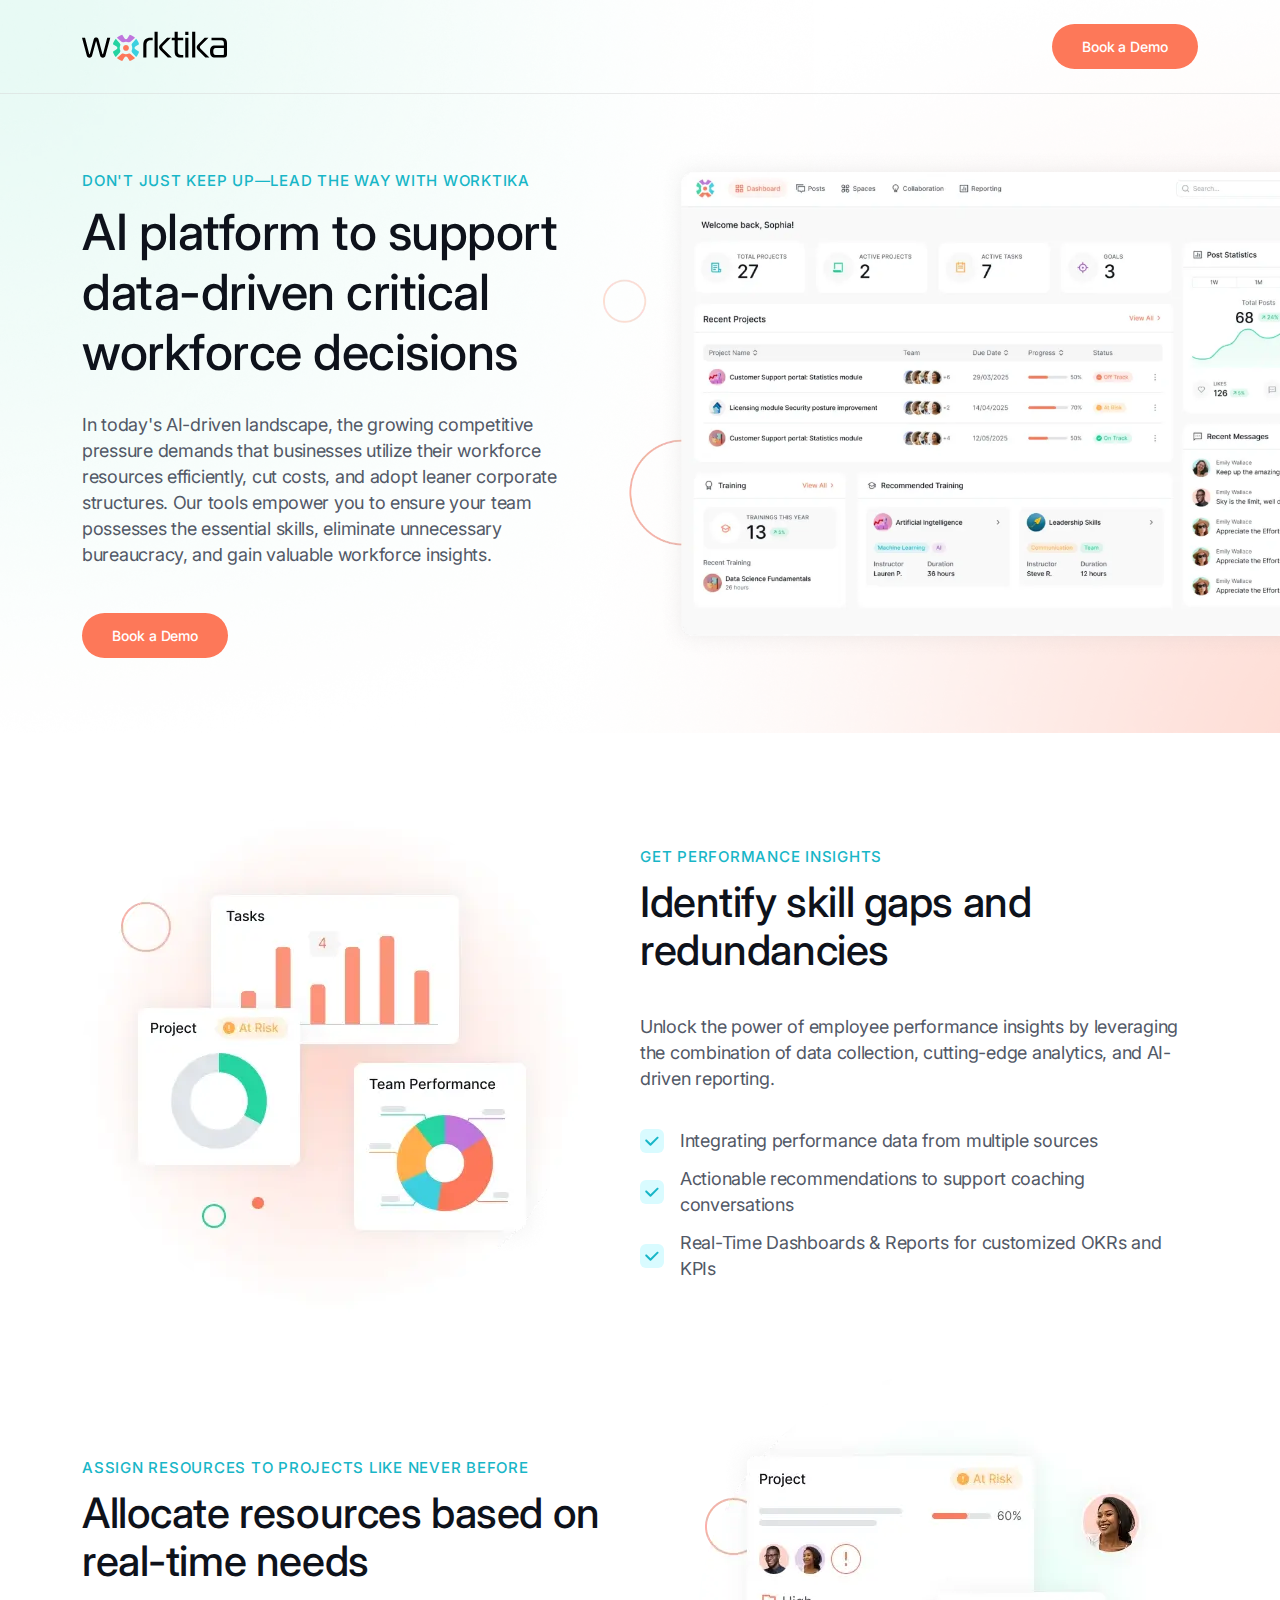
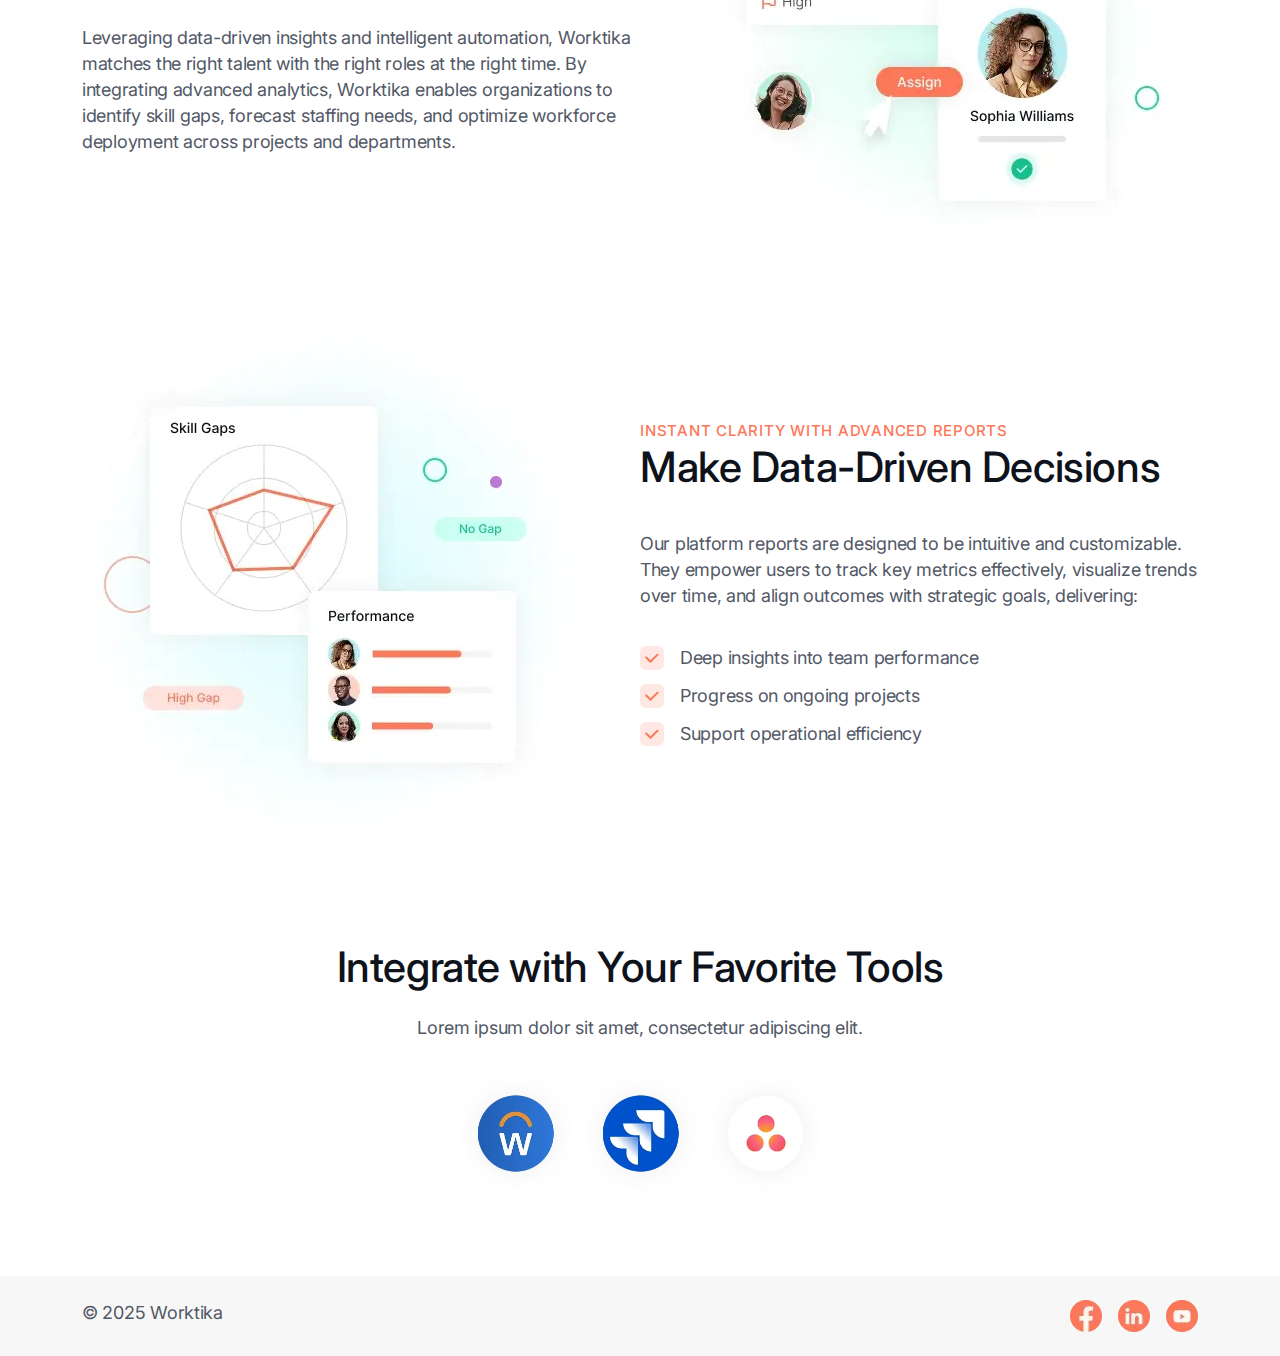
==== index.html @ 0e291716 "done UI" ====
<!DOCTYPE html>
<html lang="en">
  <head>
    <title>
      Workita - AI platform to support data-driven critical workforce decisions
    </title>
    <meta charset="UTF-8" />
    <meta name="viewport" content="width=device-width, initial-scale=1.0" />

    <link
      href="https://cdn.jsdelivr.net/npm/bootstrap@5.3.2/dist/css/bootstrap.min.css"
      rel="stylesheet"
      crossorigin="anonymous"
    />
    <link rel="preconnect" href="https://fonts.googleapis.com" />
    <link rel="preconnect" href="https://fonts.gstatic.com" crossorigin />
    <link
      href="https://fonts.googleapis.com/css2?family=Inter:ital,opsz,wght@0,14..32,100..900;1,14..32,100..900&display=swap"
      rel="stylesheet"
    />
    <link rel="icon" href="img/favicon.webp" sizes="any" />
    <link rel="stylesheet" type="text/css" href="css/global.css" />
    <link rel="stylesheet" type="text/css" href="css/navbar.css" />
    <link rel="stylesheet" type="text/css" href="css/hero.css" />
    <link rel="stylesheet" type="text/css" href="css/img-txt-sec.css" />
    <link rel="stylesheet" type="text/css" href="css/integrate.css" />
    <link rel="stylesheet" type="text/css" href="css/footer.css" />
  </head>
  <body>
    <section class="nav-hero">
      <nav>
        <div class="container">
          <div class="wrapper d-flex justify-content-between py-4">
            <img src="img/logo.svg" alt="Workita" />
            <button class="book-btn">Book a Demo</button>
          </div>
        </div>
      </nav>
      <div class="hero">
        <div class="container">
          <div class="wrapper">
            <div class="hero-left">
              <p class="blue-text">
                Don't just keep up—lead the way with Worktika
              </p>
              <h1>
                AI platform to support data-driven critical workforce decisions
              </h1>
              <p class="info">
                In today's AI-driven landscape, the growing competitive pressure
                demands that businesses utilize their workforce resources
                efficiently, cut costs, and adopt leaner corporate structures.
                Our tools empower you to ensure your team possesses the
                essential skills, eliminate unnecessary bureaucracy, and gain
                valuable workforce insights.
              </p>
              <button class="book-btn">Book a Demo</button>
            </div>
            <div class="hero-right">
              <img
                src="img/hero-right.webp"
                alt="hero right bg"
                class="desktop-view"
              />
              <img
                src="img/hero-right-mobile.webp"
                alt="hero right mobile bg"
                class="mobile-view"
              />
            </div>
          </div>
        </div>
      </div>
    </section>
    <section class="identify-gaps-section image-text-section">
      <div class="container">
        <div class="wrapper d-flex justify-content-between align-items-center">
          <div class="img-part">
            <img src="img/identify.webp" alt="identify skill gaps" />
          </div>
          <div class="info-part">
            <p class="blue-text">Get Performance insights</p>
            <h2>Identify skill gaps and redundancies</h2>
            <p class="info">
              Unlock the power of employee performance insights by leveraging
              the combination of data collection, cutting-edge analytics, and
              AI-driven reporting.
            </p>
            <div class="check-list d-flex flex-column">
              <div class="check-list-item d-flex gap-3">
                <img src="img/checkmark.svg" alt="checkmark" />
                <p>Integrating performance data from multiple sources</p>
              </div>
              <div class="check-list-item d-flex gap-3">
                <img src="img/checkmark.svg" alt="checkmark" />
                <p>
                  Actionable recommendations to support coaching conversations
                </p>
              </div>
              <div class="check-list-item d-flex gap-3">
                <img src="img/checkmark.svg" alt="checkmark" />
                <p>
                  Real-Time Dashboards & Reports for customized OKRs and KPIs
                </p>
              </div>
            </div>
          </div>
        </div>
      </div>
    </section>
    <section class="allocate image-text-section">
      <div class="container">
        <div class="wrapper d-flex justify-content-between align-items-center">
          <div class="info-part">
            <p class="blue-text">
              assign resources to projects like never before
            </p>
            <h2>Allocate resources based on real-time needs</h2>
            <p class="info">
              Leveraging data-driven insights and intelligent automation,
              Worktika matches the right talent with the right roles at the
              right time. By integrating advanced analytics, Worktika enables
              organizations to identify skill gaps, forecast staffing needs, and
              optimize workforce deployment across projects and departments.
            </p>
          </div>
          <div class="img-part">
            <img
              src="img/allocate.webp"
              alt="allocate resources based on real-time needs"
            />
          </div>
        </div>
      </div>
    </section>
    <section class="image-text-section">
      <div class="container">
        <div class="wrapper d-flex justify-content-between align-items-center">
          <div class="img-part">
            <img src="img/data-driven.webp" alt="make data-driven decisions" />
          </div>
          <div class="info-part">
            <p class="orange-text">instant clarity with advanced Reports</p>
            <h2>Make Data-Driven Decisions</h2>
            <p class="info">
              Our platform reports are designed to be intuitive and
              customizable. They empower users to track key metrics effectively,
              visualize trends over time, and align outcomes with strategic
              goals, delivering:
            </p>
            <div class="check-list d-flex flex-column">
              <div class="check-list-item d-flex gap-3">
                <img src="img/checkmark-orange.svg" alt="checkmark" />
                <p>Deep insights into team performance</p>
              </div>
              <div class="check-list-item d-flex gap-3">
                <img src="img/checkmark-orange.svg" alt="checkmark" />
                <p>Progress on ongoing projects</p>
              </div>
              <div class="check-list-item d-flex gap-3">
                <img src="img/checkmark-orange.svg" alt="checkmark" />
                <p>Support operational efficiency</p>
              </div>
            </div>
          </div>
        </div>
      </div>
    </section>
    <section class="integrate-section">
      <div class="container">
        <div class="wrapper d-flex flex-column align-items-center">
          <h2>Integrate with Your Favorite Tools</h2>
          <p class="info">
            Lorem ipsum dolor sit amet, consectetur adipiscing elit.
          </p>
          <div class="logo-list d-flex">
            <img src="img/workdays.webp" alt="workdays" />
            <img src="img/jira.webp" alt="jira" />
            <img src="img/client-logo.webp" alt="logo" />
          </div>
        </div>
      </div>
    </section>
    <footer class="footer">
      <div class="container">
        <div class="wrapper py-4 d-flex justify-content-between">
          <p>© 2025 Worktika</p>
          <div class="logo-list d-flex gap-3">
            <img src="img/facebook.webp" alt="facebook" />
            <img src="img/linkedin.webp" alt="linkedin" />
            <img src="img/youtube.webp" alt="youtube" />
          </div>
        </div>
      </div>
    </footer>
  </body>
</html>
---- css/global.css ----
body {
  font-family: Inter;
}

h1,
h2,
p {
  padding: 0;
  margin: 0;
}

.wrapper {
  padding: 0 75px;
}

.nav-hero {
  background-image: url("../img/hero-bg.webp");
  background-size: cover;
}

.book-btn {
  background: #fd7859;
  color: #fff;
  font-size: 14px;
  font-style: normal;
  font-weight: 500;
  line-height: 18px; /* 128.571% */
  letter-spacing: -0.07px;
  padding: 9px 30px;
  border: none;
  border-radius: 100px;
  height: 45px;
}

.blue-text {
  color: #18b6c7;
  font-size: 15px;
  font-style: normal;
  font-weight: 500;
  line-height: 24px; /* 160% */
  letter-spacing: 0.75px;
  text-transform: uppercase;
  margin-bottom: 9px;
}

.orange-text {
  color: #fd7859;
  font-family: Inter;
  font-size: 15px;
  font-style: normal;
  font-weight: 500;
  line-height: 24px; /* 160% */
  letter-spacing: 0.75px;
  text-transform: uppercase;
}

h1 {
  color: #0e121b;
  font-size: 50px;
  font-style: normal;
  font-weight: 500;
  line-height: 60px; /* 120% */
  letter-spacing: -0.5px;
}

h2 {
  color: #0e121b;
  font-size: 42px;
  font-style: normal;
  font-weight: 500;
  line-height: 48px; /* 114.286% */
  letter-spacing: -0.42px;
}

p {
  color: #525866;
  font-family: Inter;
  font-size: 18px;
  font-style: normal;
  font-weight: 400;
  line-height: 26px; /* 144.444% */
  letter-spacing: -0.27px;
}

.mobile-view {
  display: none;
}

@media screen and (max-width: 1400px) {
  .wrapper {
    padding: 0;
  }
}

@media screen and (max-width: 1196px) {
  h1 {
    font-size: 40px;
    line-height: 50px;
  }
}

@media screen and (max-width: 992px) {
  .nav-hero {
    background: url("../img/hero-bg-mobile.webp") !important;
    background-size: 100% 100% !important;
  }
  .mobile-view {
    display: block;
  }

  .desktop-view {
    display: none;
  }
}

@media screen and (max-width: 576px) {
  .blue-text,
  .orange-text {
    font-size: 12px;
  }

  h1,
  h2 {
    font-size: 32px;
  }

  p {
    font-size: 14px;
  }
}
---- css/navbar.css ----
nav {
  border-bottom: 0.5px solid #d6d6d67f;
}
---- css/hero.css ----
.hero {
  .container {
    .wrapper {
      padding: 75px 75px 250px 75px;
      .hero-left {
        width: 43%;
        .info {
          padding: 30px 0 45px 0;
        }
      }
      .hero-right {
        position: absolute;
        right: 0;
        top: 150px;
        left: calc(43% + 93px);
        img {
          width: 100%;
          max-height: 740px;
        }
      }
    }
  }
}

@media screen and (max-width: 1800px) {
  .hero {
    .container {
      .wrapper {
        padding: 75px 75px 150px 75px;
      }
    }
  }
}

@media screen and (max-width: 1560px) {
  .hero {
    .container {
      .wrapper {
        padding: 75px;
      }
    }
  }
}

@media screen and (max-width: 1400px) {
  .hero {
    .container {
      .wrapper {
        padding: 75px 0;
        .hero-right {
          left: calc(43% + 53px);
        }
      }
    }
  }
}

@media screen and (max-width: 992px) {
  .hero {
    overflow-x: hidden;

    .container {
      .wrapper {
        .hero-left {
          width: 100%;
        }
        .hero-right {
          position: relative;
          top: 30px;
          margin-right: -8rem;
          left: auto;
        }
      }
    }
  }
}

@media screen and (max-width: 576px) {
  .hero {
    .container {
      .wrapper {
        padding: 50px 0 50px 0;
        .hero-left {
          .info {
            padding: 30px 0 36px 0;
          }
        }
        .hero-right {
          margin-right: -10px;
        }
      }
    }
  }
}
---- css/img-txt-sec.css ----
.image-text-section {
  padding: 30px 0;
  .info-part {
    width: 50%;

    .info {
      padding-top: 40px;
      padding-bottom: 36px;
    }

    .check-list {
      gap: 12px;
    }
  }
  .img-part {
    img {
      width: 100%;
    }
  }
}

.identify-gaps-section {
  padding: 80px 0 30px;
}

@media screen and (max-width: 992px) {
  .image-text-section {
    .wrapper {
      flex-direction: column-reverse;

      .info-part {
        width: 100%;
      }
    }
  }

  .allocate {
    .wrapper {
      flex-direction: column;
    }
  }
}
---- css/integrate.css ----
.integrate-section {
  padding: 80px 0;
  text-align: center;
  .info {
    padding: 24px 0 30px;
  }
  img {
    width: 125px;
    height: 125px;
  }
}

@media screen and (max-width: 576px) {
  .integrate-section {
    img {
      width: 100px;
      height: 100px;
    }
  }
}
---- css/footer.css ----
footer {
  background: #f7f7f7;
}
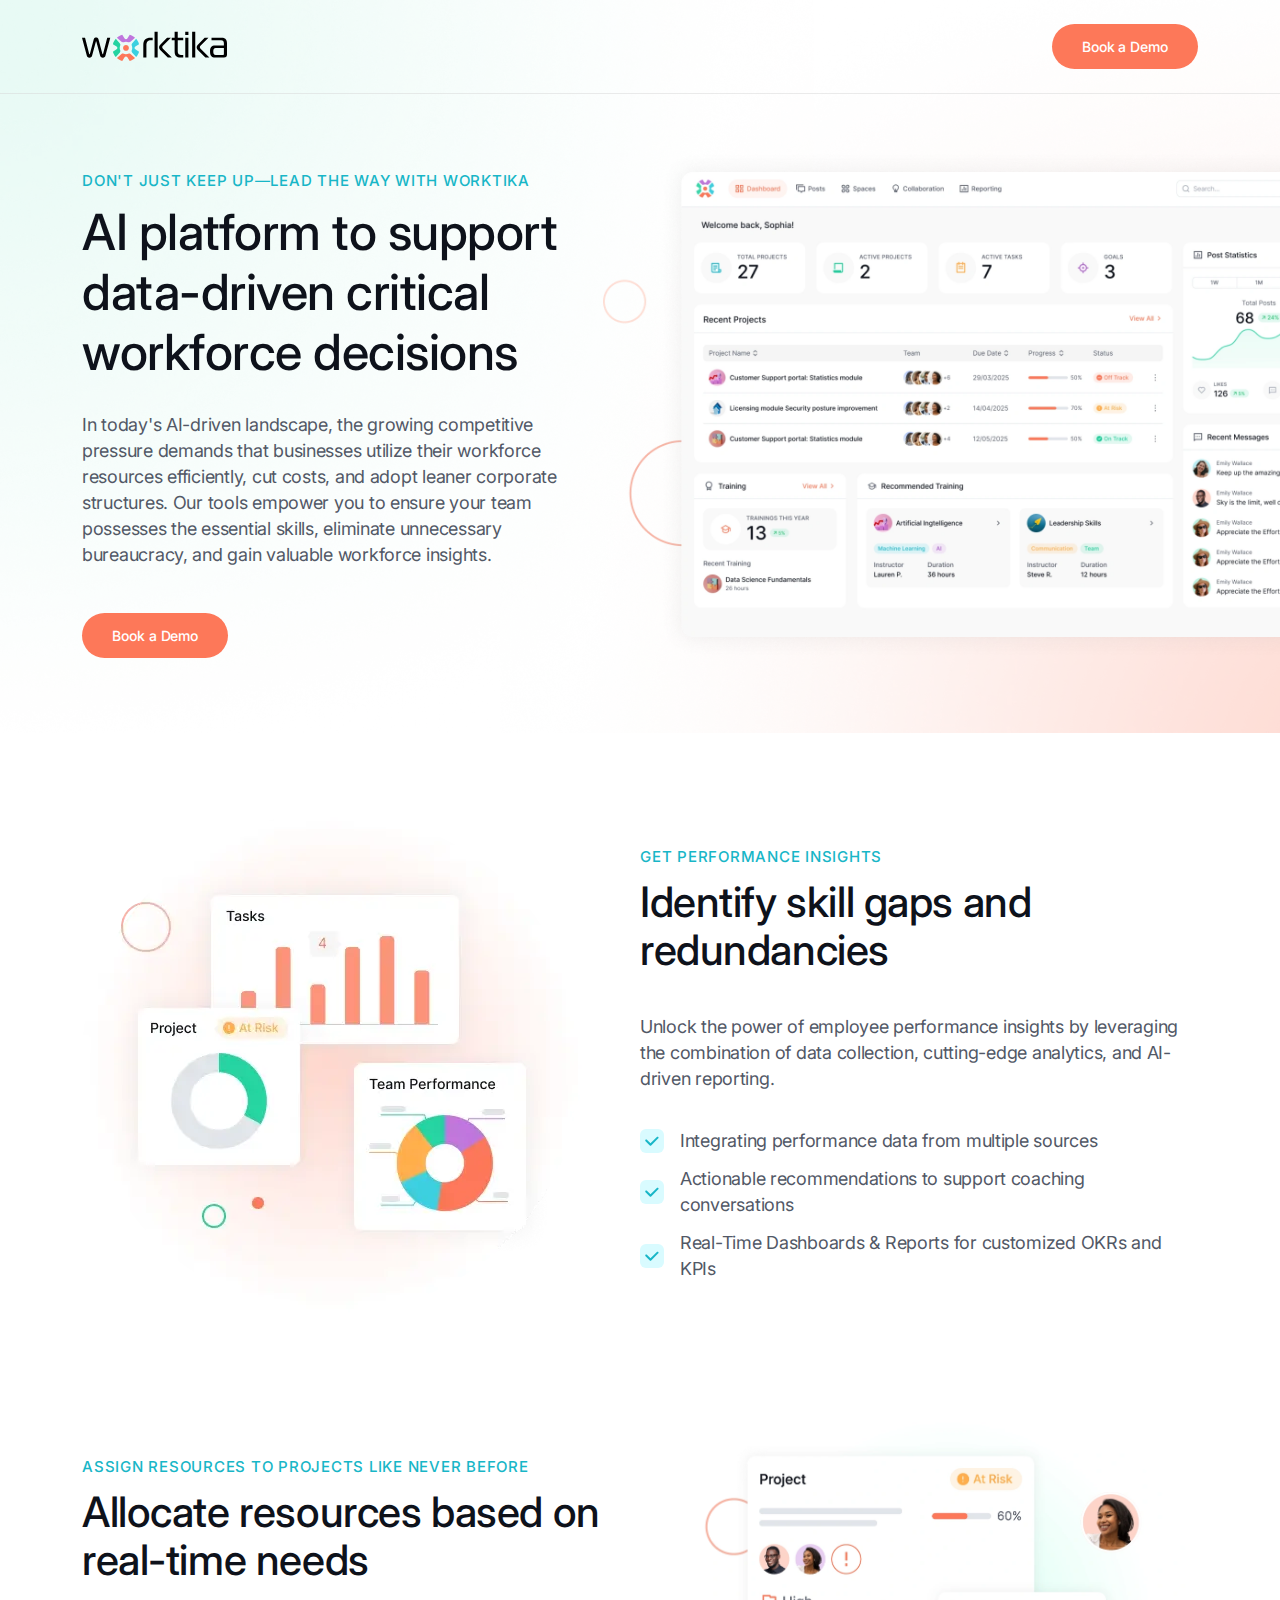
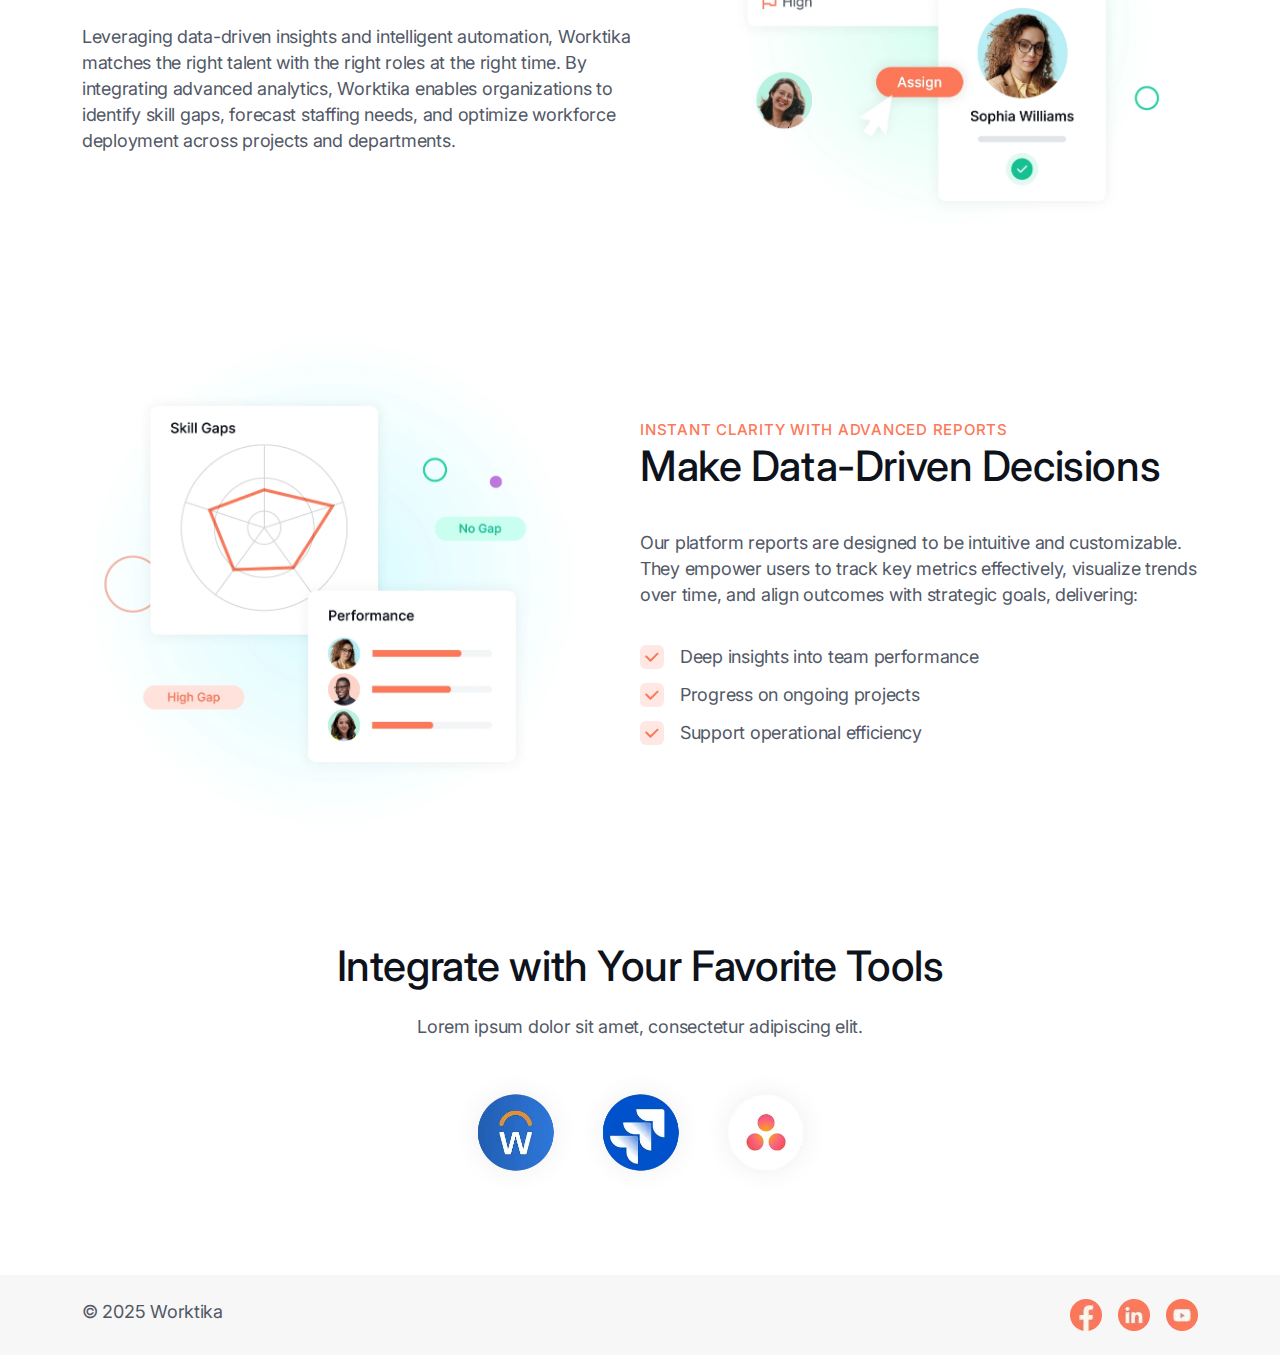
==== commit da355a08: "full image on hero" ====
--- a/index.html
+++ b/index.html
@@ -2,7 +2,7 @@
 <html lang="en">
   <head>
     <title>
-      Workita - AI platform to support data-driven critical workforce decisions
+      Worktika - AI platform to support data-driven critical workforce decisions
     </title>
     <meta charset="UTF-8" />
     <meta name="viewport" content="width=device-width, initial-scale=1.0" />
@@ -25,14 +25,22 @@
     <link rel="stylesheet" type="text/css" href="css/img-txt-sec.css" />
     <link rel="stylesheet" type="text/css" href="css/integrate.css" />
     <link rel="stylesheet" type="text/css" href="css/footer.css" />
+    <link rel="stylesheet" type="text/css" href="css/form.css" />
   </head>
   <body>
     <section class="nav-hero">
       <nav>
         <div class="container">
           <div class="wrapper d-flex justify-content-between py-4">
-            <img src="img/logo.svg" alt="Workita" />
-            <button class="book-btn">Book a Demo</button>
+            <img src="img/logo.svg" alt="Worktika" />
+            <button
+              type="button"
+              class="book-btn"
+              data-bs-toggle="modal"
+              data-bs-target="#myModal"
+            >
+              Book a Demo
+            </button>
           </div>
         </div>
       </nav>
@@ -58,9 +66,14 @@
             </div>
             <div class="hero-right">
               <img
+                src="img/hero-right-xl.webp"
+                alt="hero right bg"
+                class="desktop-view xl-view"
+              />
+              <img
                 src="img/hero-right.webp"
                 alt="hero right bg"
-                class="desktop-view"
+                class="desktop-view lg-view"
               />
               <img
                 src="img/hero-right-mobile.webp"
@@ -193,5 +206,137 @@
         </div>
       </div>
     </footer>
+
+    <div
+      class="modal fade"
+      id="myModal"
+      tabindex="-1"
+      aria-labelledby="modalLabel"
+      aria-hidden="true"
+    >
+      <div class="modal-dialog modal-dialog-centered">
+        <div class="modal-content">
+          <!-- Header (centered title, no close button or border) -->
+          <div class="modal-header border-0 justify-content-center">
+            <h5 class="modal-title text-center w-100" id="modalLabel">
+              Request a <span>live demo</span>
+            </h5>
+          </div>
+
+          <!-- Body -->
+          <div class="modal-body p-4">
+            <form>
+              <div class="row gx-4 gy-3">
+                <div class="col-md-6">
+                  <label class="form-label">First Name <span>*</span></label>
+                  <input
+                    type="text"
+                    class="form-control"
+                    id="firstName"
+                    required
+                  />
+                  <div
+                    class="invalid-feedback d-block"
+                    id="firstNameError"
+                  ></div>
+                </div>
+                <div class="col-md-6">
+                  <label class="form-label">Last Name <span>*</span></label>
+                  <input
+                    type="text"
+                    class="form-control"
+                    id="lastName"
+                    required
+                  />
+                  <div
+                    class="invalid-feedback d-block"
+                    id="lastNameError"
+                  ></div>
+                </div>
+                <div class="col-md-6">
+                  <label class="form-label">Company Name <span>*</span></label>
+                  <input
+                    type="text"
+                    class="form-control"
+                    id="companyName"
+                    required
+                  />
+                  <div
+                    class="invalid-feedback d-block"
+                    id="companyNameError"
+                  ></div>
+                </div>
+                <div class="col-md-6">
+                  <label class="form-label"
+                    >Business Email <span>*</span></label
+                  >
+                  <input
+                    type="email"
+                    class="form-control"
+                    id="email"
+                    required
+                  />
+                  <div class="invalid-feedback d-block" id="emailError"></div>
+                </div>
+                <div class="col-md-6">
+                  <label class="form-label">Phone Number <span>*</span></label>
+                  <input type="tel" class="form-control" id="phone" required />
+                  <div class="invalid-feedback d-block" id="phoneError"></div>
+                </div>
+                <div class="col-md-6">
+                  <label class="form-label">Job Title <span>*</span></label>
+                  <input
+                    type="text"
+                    class="form-control"
+                    id="jobTitle"
+                    required
+                  />
+                  <div
+                    class="invalid-feedback d-block"
+                    id="jobTitleError"
+                  ></div>
+                </div>
+                <div class="col-12">
+                  <label class="form-label">How did you hear about us</label>
+                  <textarea
+                    class="form-control"
+                    id="howDidYouHear"
+                    rows="3"
+                  ></textarea>
+                  <div
+                    class="invalid-feedback d-block"
+                    id="howDidYouHearError"
+                  ></div>
+                </div>
+              </div>
+            </form>
+
+            <!-- reCAPTCHA widget -->
+            <div
+              class="g-recaptcha pt-4"
+              data-sitekey="6LcJUxorAAAAAK2yOxyFI_oiC7Asy19Lfpmrj-kM
+        "
+            ></div>
+            <div class="invalid-feedback d-block" id="recaptureError"></div>
+          </div>
+
+          <!-- Footer (centered buttons, no border) -->
+          <div class="modal-footer border-0 w-100 d-flex justify-content-end">
+            <button
+              type="button"
+              class="btn cancel-btn"
+              data-bs-dismiss="modal"
+            >
+              Cancel
+            </button>
+            <button type="button" class="btn book-submit-btn">Book</button>
+          </div>
+        </div>
+      </div>
+    </div>
+
+    <script src="https://cdn.jsdelivr.net/npm/bootstrap@5.3.3/dist/js/bootstrap.bundle.min.js"></script>
+    <script src="https://www.google.com/recaptcha/api.js" async defer></script>
+    <script src="js/script.js"></script>
   </body>
 </html>
--- a/css/global.css
+++ b/css/global.css
@@ -1,5 +1,7 @@
 body {
   font-family: Inter;
+  /* max-width: 2560px;
+  margin: auto; */
 }
 
 h1,
@@ -86,6 +88,32 @@
   display: none;
 }
 
+@media screen and (min-width: 1920px) {
+  .container,
+  .container-lg,
+  .container-md,
+  .container-sm,
+  .container-xl,
+  .container-xxl {
+    max-width: 1810px;
+  }
+}
+
+@media screen and (min-width: 1561px) {
+  .lg-view {
+    display: none;
+  }
+}
+
+@media screen and (max-width: 1560px) {
+  .xl-view {
+    display: none;
+  }
+  .lg-view {
+    display: block;
+  }
+}
+
 @media screen and (max-width: 1400px) {
   .wrapper {
     padding: 0;
--- a/css/hero.css
+++ b/css/hero.css
@@ -1,7 +1,7 @@
 .hero {
   .container {
     .wrapper {
-      padding: 75px 75px 250px 75px;
+      padding: 75px 75px 260px 75px;
       .hero-left {
         width: 43%;
         .info {
@@ -16,17 +16,33 @@
         img {
           width: 100%;
           max-height: 740px;
+          max-width: 992px;
         }
       }
     }
   }
 }
 
-@media screen and (max-width: 1800px) {
+@media screen and (min-width: 1561px) {
   .hero {
     .container {
       .wrapper {
-        padding: 75px 75px 150px 75px;
+        display: flex;
+        align-items: center;
+        padding: 75px 75px 50px 75px;
+        .hero-left {
+          padding-top: 25px;
+        }
+        .hero-right {
+          position: relative;
+          left: auto;
+          right: -30px;
+          top: 0;
+          width: 57%;
+          img {
+            width: 100%;
+          }
+        }
       }
     }
   }
@@ -36,7 +52,7 @@
   .hero {
     .container {
       .wrapper {
-        padding: 75px;
+        padding: 75px 75px 120px 75px;
       }
     }
   }
--- a/css/img-txt-sec.css
+++ b/css/img-txt-sec.css
@@ -15,6 +15,7 @@
   .img-part {
     img {
       width: 100%;
+      max-width: 500px;
     }
   }
 }
--- a/css/integrate.css
+++ b/css/integrate.css
@@ -12,6 +12,7 @@
 
 @media screen and (max-width: 576px) {
   .integrate-section {
+    padding: 30px 0 45px 0;
     img {
       width: 100px;
       height: 100px;
--- a/css/form.css
+++ b/css/form.css
@@ -0,0 +1,121 @@
+.form-label > span {
+  color: red;
+}
+
+.form-label {
+  color: #0e121b;
+  font-size: 14px;
+  font-style: normal;
+  font-weight: 500;
+  line-height: 18px; /* 128.571% */
+  letter-spacing: -0.07px;
+}
+
+.modal-content {
+  border-radius: 24px;
+}
+
+.modal-title {
+  color: #0e121b;
+  text-align: center;
+  font-size: 24px;
+  font-style: normal;
+  font-weight: 500;
+  line-height: 36px; /* 150% */
+}
+
+.modal-title span {
+  color: #fd7859;
+}
+
+.modal-header {
+  padding-top: 30px;
+  padding-bottom: 15px;
+}
+
+.form-control {
+  border-radius: 9px;
+}
+
+.custom-gap {
+  display: flex;
+  flex-wrap: wrap;
+  gap: 30px 20px;
+}
+
+.cancel-btn {
+  border-radius: 100px;
+  border: 1px solid #fd7859;
+  padding: 9px 32px;
+  color: #fd7859;
+  font-size: 14px;
+  font-style: normal;
+  font-weight: 500;
+  line-height: 18px; /* 128.571% */
+  letter-spacing: -0.07px;
+}
+
+.book-submit-btn {
+  border-radius: 100px;
+  background: #fd7859;
+  padding: 9px 38px;
+  color: white;
+  font-size: 14px;
+  font-style: normal;
+  font-weight: 500;
+  line-height: 18px; /* 128.571% */
+  letter-spacing: -0.07px;
+  height: 36px;
+}
+
+.cancel-btn {
+  border-radius: 100px;
+  border: 1px solid #fd7859;
+  padding: 9px 32px;
+  color: #fd7859;
+  font-size: 14px;
+  font-style: normal;
+  font-weight: 500;
+  line-height: 18px;
+  letter-spacing: -0.07px;
+  background-color: transparent;
+  transition: all 0.3s ease;
+}
+
+.cancel-btn:hover {
+  background-color: #fd775978;
+  border: 1px solid #fd7859;
+}
+
+.book-submit-btn {
+  border-radius: 100px;
+  background: #fd7859;
+  padding: 9px 38px;
+  color: white;
+  font-size: 14px;
+  font-style: normal;
+  font-weight: 500;
+  line-height: 18px;
+  letter-spacing: -0.07px;
+  height: 36px;
+  border: none;
+  transition: all 0.3s ease;
+}
+
+.book-submit-btn:hover {
+  background: #e46045; /* slightly darker for hover */
+}
+
+.invalid-feedback {
+  color: red;
+  font-size: 0.875rem;
+  margin-top: 4px;
+}
+
+@media (min-width: 576px) {
+  .modal-dialog {
+    max-width: 708px;
+    margin-right: auto;
+    margin-left: auto;
+  }
+}
